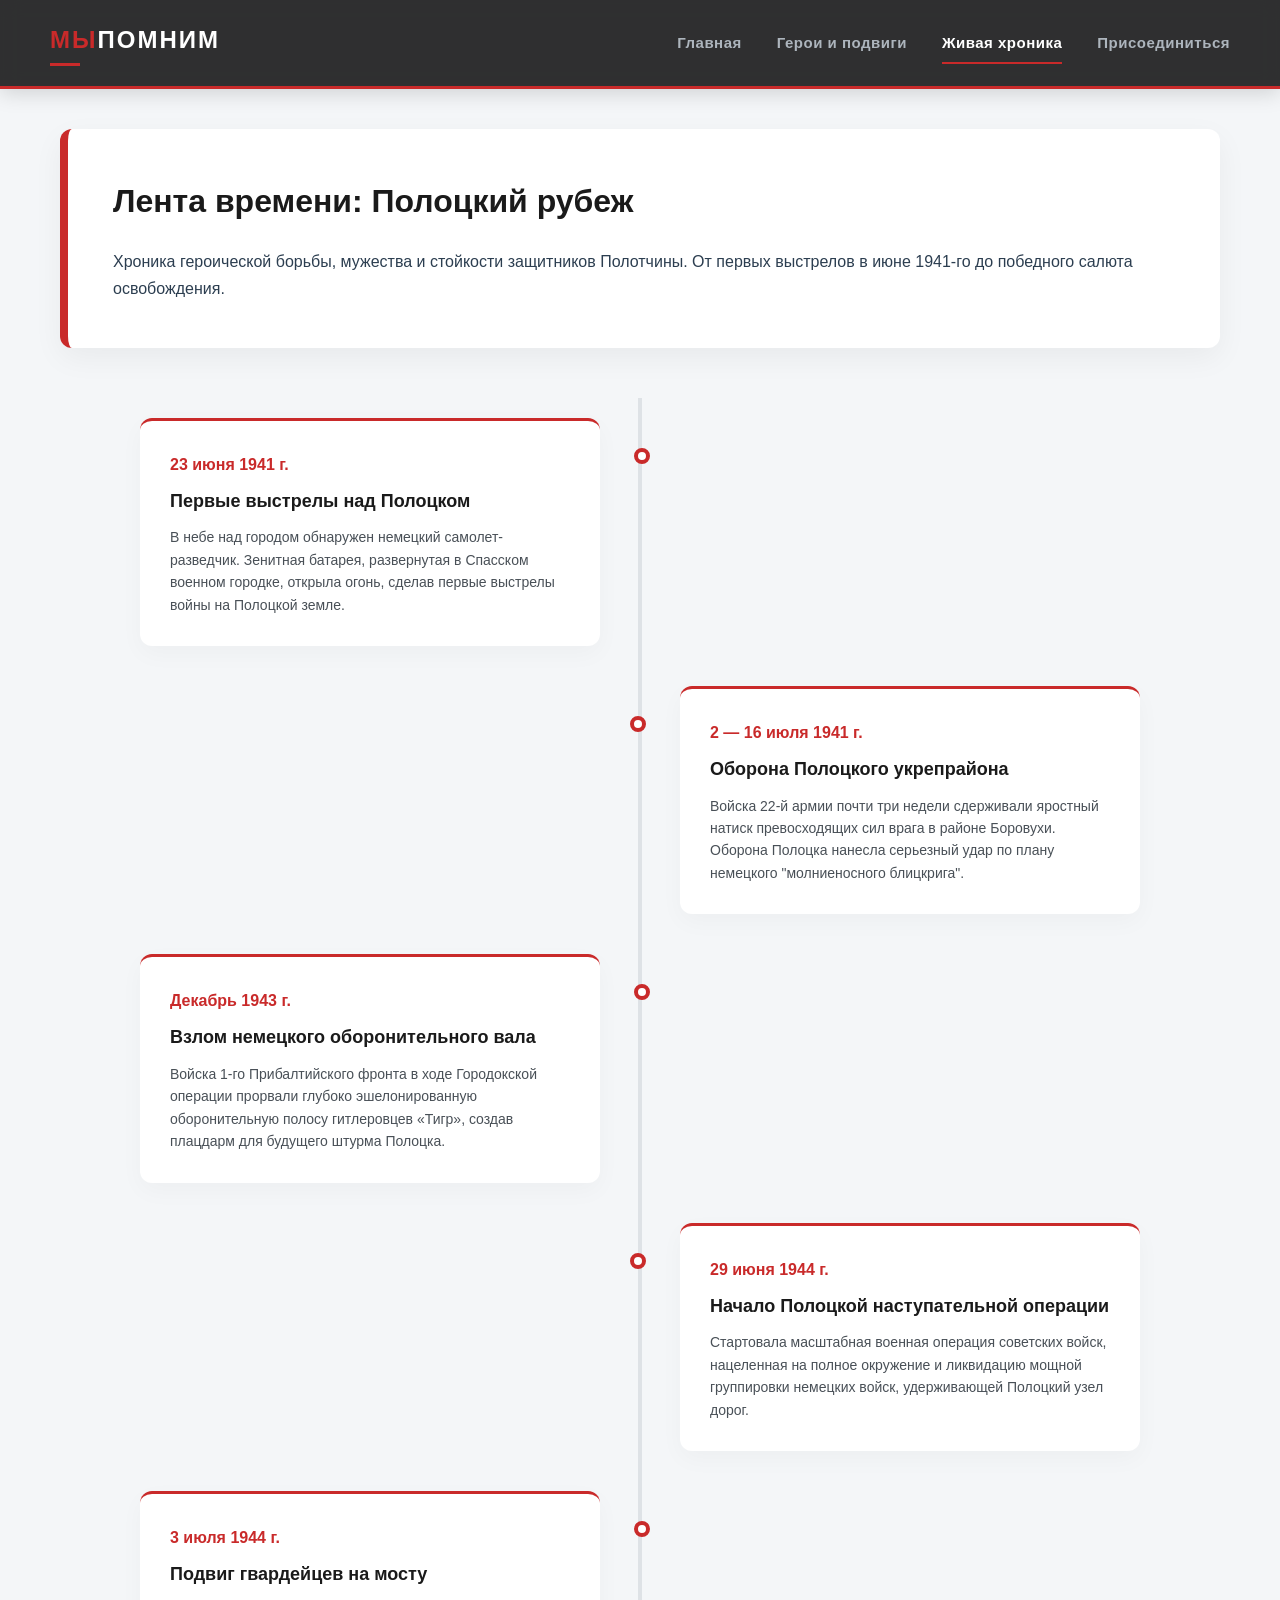
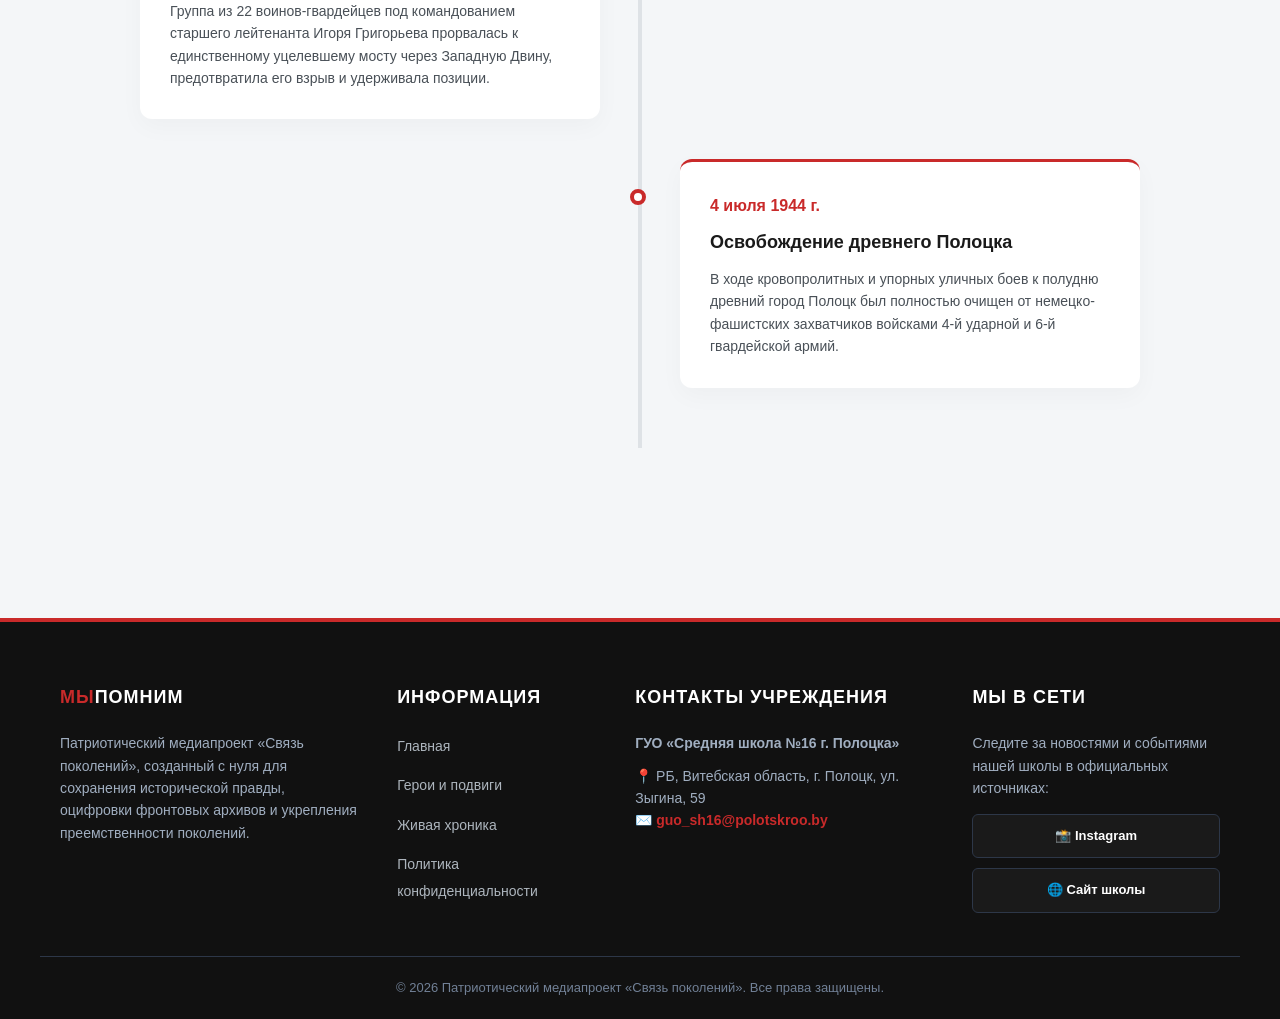
==== chronicle.html @ 63ce8926 "Add files via upload" ====
<!DOCTYPE html>
<html lang="ru">
<head>
    <meta charset="UTF-8">
    <meta name="viewport" content="width=device-width, initial-scale=1.0">
    <title>Живая хроника — Связь поколений</title>
    <link rel="stylesheet" href="style.css">
</head>
<body>

    <header class="main-header">
        <div class="logo"><span class="logo-accent">Мы</span>Помним</div>
        <nav class="nav-links">
            <a href="index.html" class="nav-item">Главная</a>
            <a href="heroes.html" class="nav-item">Герои и подвиги</a>
            <a href="chronicle.html" class="nav-item active">Живая хроника</a>
            <a href="contacts.html" class="nav-item">Присоединиться</a>
        </nav>
    </header>

    <main class="container">
        <!-- Блок-миссия страницы -->
        <section class="mission-block" style="border-left-color: #c92a2a;">
            <h2>Лента времени: Полоцкий рубеж</h2>
            <p>Хроника героической борьбы, мужества и стойкости защитников Полотчины. От первых выстрелов в июне 1941-го до победного салюта освобождения.</p>
        </section>

        <!-- ОБНОВЛЕННЫЙ ТАЙМЛАЙН С ИСТОРИЧЕСКИМИ ДАТАМИ ПОЛОЦКА -->
        <div class="timeline-container">
            <div class="timeline-line"></div> <!-- Центральная линия таймлайна -->

            <!-- Точка 1: Июнь 1941 -->
            <div class="timeline-item left-item">
                <div class="timeline-dot"></div>
                <div class="timeline-content">
                    <span class="timeline-date">23 июня 1941 г.</span>
                    <h4>Первые выстрелы над Полоцком</h4>
                    <p>В небе над городом обнаружен немецкий самолет-разведчик. Зенитная батарея, развернутая в Спасском военном городке, открыла огонь, сделав первые выстрелы войны на Полоцкой земле.</p>
                </div>
            </div>

            <!-- Точка 2: Июль 1941 -->
            <div class="timeline-item right-item">
                <div class="timeline-dot"></div>
                <div class="timeline-content">
                    <span class="timeline-date">2 — 16 июля 1941 г.</span>
                    <h4>Оборона Полоцкого укрепрайона</h4>
                    <p>Войска 22-й армии почти три недели сдерживали яростный натиск превосходящих сил врага в районе Боровухи. Оборона Полоцка нанесла серьезный удар по плану немецкого "молниеносного блицкрига".</p>
                </div>
            </div>

            <!-- Точка 3: Декабрь 1943 -->
            <div class="timeline-item left-item">
                <div class="timeline-dot"></div>
                <div class="timeline-content">
                    <span class="timeline-date">Декабрь 1943 г.</span>
                    <h4>Взлом немецкого оборонительного вала</h4>
                    <p>Войска 1-го Прибалтийского фронта в ходе Городокской операции прорвали глубоко эшелонированную оборонительную полосу гитлеровцев «Тигр», создав плацдарм для будущего штурма Полоцка.</p>
                </div>
            </div>

            <!-- Точка 4: Июнь 1944 -->
            <div class="timeline-item right-item">
                <div class="timeline-dot"></div>
                <div class="timeline-content">
                    <span class="timeline-date">29 июня 1944 г.</span>
                    <h4>Начало Полоцкой наступательной операции</h4>
                    <p>Стартовала масштабная военная операция советских войск, нацеленная на полное окружение и ликвидацию мощной группировки немецких войск, удерживающей Полоцкий узел дорог.</p>
                </div>
            </div>

            <!-- Точка 5: Июль 1944 -->
            <div class="timeline-item left-item">
                <div class="timeline-dot"></div>
                <div class="timeline-content">
                    <span class="timeline-date">3 июля 1944 г.</span>
                    <h4>Подвиг гвардейцев на мосту</h4>
                    <p>Группа из 22 воинов-гвардейцев под командованием старшего лейтенанта Игоря Григорьева прорвалась к единственному уцелевшему мосту через Западную Двину, предотвратила его взрыв и удерживала позиции.</p>
                </div>
            </div>

            <!-- Точка 6: 4 июля 1944 -->
            <div class="timeline-item right-item">
                <div class="timeline-dot"></div>
                <div class="timeline-content">
                    <span class="timeline-date">4 июля 1944 г.</span>
                    <h4>Освобождение древнего Полоцка</h4>
                    <p>В ходе кровопролитных и упорных уличных боев к полудню древний город Полоцк был полностью очищен от немецко-фашистских захватчиков войсками 4-й ударной и 6-й гвардейской армий.</p>
                </div>
            </div>
        </div>
    </main>

    <!-- Многоколоночный футер (Школьный) -->
    <footer class="main-footer">
        <div class="footer-container">
            <div class="footer-column about-project">
                <h4><span class="logo-accent">Мы</span>Помним</h4>
                <p class="footer-description">Патриотический медиапроект «Связь поколений», созданный с нуля для сохранения исторической правды, оцифровки фронтовых архивов и укрепления преемственности поколений.</p>
            </div>
            <div class="footer-column footer-nav">
                <h4>Информация</h4>
                <ul>
                    <li><a href="index.html">Главная</a></li>
                    <li><a href="heroes.html">Герои и подвиги</a></li>
                    <li><a href="chronicle.html">Живая хроника</a></li>
                    <li><a href="privacy.html">Политика конфиденциальности</a></li>
                </ul>
            </div>
            <div class="footer-column footer-contacts">
                <h4>Контакты учреждения</h4>
                <p class="school-name">ГУО «Средняя школа №16 г. Полоцка»</p>
                <p class="footer-address">📍 РБ, Витебская область, г. Полоцк, ул. Зыгина, 59</p>
                <p class="footer-email">✉️ <a href="mailto:guo_sh16@polotskroo.by">guo_sh16@polotskroo.by</a></p>
            </div>
            <div class="footer-column footer-social">
                <h4>Мы в сети</h4>
                <p>Следите за новостями и событиями нашей школы в официальных источниках:</p>
                <div class="social-links">
                    <a href="https://www.instagram.com/school_shestnadtsataya/" class="social-item instagram" target="_blank">📸 Instagram</a>
                    <a href="https://sch16.polotskroo.by/" class="social-item website" target="_blank">🌐 Сайт школы</a>
                </div>
            </div>
        </div>
        <div class="footer-bottom">
            <p>© 2026 Патриотический медиапроект «Связь поколений». Все права защищены.</p>
        </div>
    </footer>

    <script src="main.js"></script>
</body>
</html>
---- style.css ----
* {
    box-sizing: border-box;
    margin: 0;
    padding: 0;
    transition: all 0.3s cubic-bezier(0.25, 0.8, 0.25, 1);
}

body {
    font-family: -apple-system, BlinkMacSystemFont, "Segoe UI", Roboto, Helvetica, Arial, sans-serif;
    background-color: #f4f6f8;
    color: #2c3e50;
    line-height: 1.7;
    overflow-x: hidden;
}

.container {
    max-width: 1200px;
    margin: 0 auto;
    padding: 40px 20px;
}

/* Шапка сайта */
.main-header {
    background-color: rgba(26, 26, 26, 0.9);
    backdrop-filter: blur(10px);
    -webkit-backdrop-filter: blur(10px);
    display: flex;
    justify-content: space-between;
    align-items: center;
    padding: 20px 50px;
    position: sticky;
    top: 0;
    z-index: 1000;
    box-shadow: 0 4px 20px rgba(0, 0, 0, 0.15);
    border-bottom: 3px solid #c92a2a;
}

.logo {
    color: #ffffff;
    font-size: 24px;
    font-weight: 900;
    text-transform: uppercase;
    letter-spacing: 2px;
}

.logo-accent {
    color: #c92a2a;
}

.logo:after {
    content: '';
    display: block;
    width: 30px;
    height: 3px;
    background: #c92a2a;
    margin-top: 2px;
}

.nav-links {
    display: flex;
    gap: 35px;
}

.nav-item {
    color: #adb5bd;
    text-decoration: none;
    font-size: 15px;
    font-weight: 600;
    letter-spacing: 0.5px;
    position: relative;
    padding: 8px 0;
}

.nav-item::after {
    content: '';
    position: absolute;
    bottom: 0;
    left: 50%;
    width: 0;
    height: 2px;
    background-color: #c92a2a;
    transition: width 0.3s ease, left 0.3s ease;
}

.nav-item:hover::after, .nav-item.active::after {
    width: 100%;
    left: 0;
}

.nav-item:hover, .nav-item.active {
    color: #ffffff;
}

/* Локальный баннер */
.hero-section {
    background: radial-gradient(circle, rgba(0, 0, 0, 0.4) 0%, rgba(0, 0, 0, 0.85) 100%), 
                url('hero-bg.jpg') no-repeat center center/cover;
    height: 550px;
    display: flex;
    align-items: center;
    justify-content: center;
    text-align: center;
    color: #ffffff;
    padding: 0 20px;
    box-shadow: inset 0 -50px 100px rgba(0,0,0,0.5);
}

.hero-content h1 {
    font-size: 56px;
    font-weight: 800;
    margin-bottom: 20px;
    letter-spacing: 2px;
    text-shadow: 2px 4px 10px rgba(0, 0, 0, 0.5);
}

.hero-subtitle {
    font-size: 20px;
    color: #f1f3f5;
    margin-bottom: 35px;
    max-width: 700px;
    margin-left: auto;
    margin-right: auto;
    font-weight: 300;
    text-shadow: 1px 2px 5px rgba(0, 0, 0, 0.5);
}

.cta-button {
    background-color: #c92a2a;
    color: #ffffff;
    padding: 14px 35px;
    text-decoration: none;
    font-weight: 700;
    border-radius: 50px;
    text-transform: uppercase;
    font-size: 14px;
    letter-spacing: 1px;
    box-shadow: 0 4px 15px rgba(201, 42, 42, 0.4);
}

.cta-button:hover {
    background-color: #a61e1e;
    transform: translateY(-3px);
    box-shadow: 0 6px 20px rgba(201, 42, 42, 0.6);
}

/* Миссия */
.mission-block {
    background-color: #ffffff;
    padding: 45px;
    border-radius: 12px;
    box-shadow: 0 10px 30px rgba(0, 0, 0, 0.05);
    margin-bottom: 50px;
    border-left: 8px solid #c92a2a;
}

.mission-block h2 {
    font-size: 32px;
    margin-bottom: 20px;
    color: #1a1a1a;
    font-weight: 800;
}

/* Счётчик */
.counter-box {
    text-align: center;
    margin-bottom: 40px;
    background: #ffffff;
    padding: 30px;
    border-radius: 12px;
    box-shadow: 0 8px 25px rgba(0,0,0,0.03);
}

.counter-box h3 {
    font-size: 20px;
    color: #6c757d;
    text-transform: uppercase;
    letter-spacing: 1px;
}

#memory-counter {
    font-size: 48px;
    font-weight: 900;
    color: #c92a2a;
    margin: 10px 0;
}

/* Фронтовое письмо */
.letter-triangle {
    background-color: #fcf6e5;
    border: 1px solid #e1d3b0;
    padding: 40px;
    border-radius: 4px;
    box-shadow: 5px 5px 20px rgba(0,0,0,0.05);
    position: relative;
    margin-bottom: 50px;
}

.letter-triangle h3 {
    color: #8b2626;
    font-family: Georgia, serif;
    margin-bottom: 5px;
}

.letter-date {
    font-family: Georgia, serif;
    font-style: italic;
    color: #7f8c8d;
    margin-bottom: 20px;
}

.letter-text {
    font-family: Georgia, serif;
    font-size: 17px;
    line-height: 1.8;
    color: #34495e;
    padding-left: 20px;
    border-left: 3px double #e1d3b0;
}

/* Карточки */
.features-grid {
    display: flex;
    gap: 30px;
    flex-wrap: wrap;
}

.feature-card {
    background-color: #ffffff;
    flex: 1;
    min-width: 300px;
    padding: 35px;
    border-radius: 12px;
    box-shadow: 0 8px 25px rgba(0, 0, 0, 0.03);
    display: flex;
    flex-direction: column;
    overflow: hidden; 
    position: relative;
}

.feature-card:hover .card-img {
    transform: scale(1.06); 
    filter: brightness(0.9); 
}

.card-img {
    width: calc(100% + 70px);
    height: 220px;
    object-fit: cover;
    border-top-left-radius: 12px;
    border-top-right-radius: 12px;
    margin: -35px -35px 20px -35px;
    transition: transform 0.5s cubic-bezier(0.25, 0.8, 0.25, 1); 
}

.card-icon {
    font-size: 40px;
    margin-bottom: 20px;
}

.card-link {
    color: #c92a2a;
    text-decoration: none;
    font-weight: 700;
    margin-top: auto;
}

/* Таймлайн */
.timeline-container {
    position: relative;
    max-width: 1000px;
    margin: 50px auto;
    padding: 20px 0;
}

/* Центральная вертикальная линия */
.timeline-line {
    position: absolute;
    left: 50%;
    top: 0;
    bottom: 0;
    width: 4px;
    background: #dee2e6;
    transform: translateX(-50%);
    z-index: 1;
}

/* Элемент строки времени */
.timeline-item {
    position: relative;
    width: 50%; /* Занимает ровно половину ширины экрана */
    margin-bottom: 40px;
    z-index: 2;
}

/* Карточки, которые стоят СЛЕВА */
.left-item {
    left: 0;
    padding-right: 40px;
}

/* Карточки, которые стоят СПРАВА */
.right-item {
    left: 50%;
    padding-left: 40px;
}

/* Стиль внутренней карточки с историей */
.timeline-content {
    background-color: #ffffff;
    padding: 30px;
    border-radius: 12px;
    box-shadow: 0 8px 25px rgba(0, 0, 0, 0.03);
    border-top: 3px solid #c92a2a;
    transition: transform 0.3s ease, box-shadow 0.3s ease;
}

/* Эффект парения при наведении курсора на ПК */
.timeline-content:hover {
    transform: translateY(-5px);
    box-shadow: 0 12px 30px rgba(201, 42, 42, 0.08);
}

/* Стили заголовков и дат */
.timeline-date {
    display: inline-block;
    font-weight: 800;
    color: #c92a2a;
    font-size: 16px;
    margin-bottom: 8px;
}

.timeline-content h4 {
    font-size: 18px;
    color: #1a1a1a;
    margin-bottom: 10px;
    font-weight: 700;
}

.timeline-content p {
    font-size: 14px;
    color: #495057;
    line-height: 1.6;
}

/* Круглые светящиеся маркеры на линии */
.timeline-dot {
    position: absolute;
    top: 30px;
    width: 16px;
    height: 16px;
    background-color: #ffffff;
    border: 4px solid #c92a2a;
    border-radius: 50%;
    z-index: 3;
}

/* Позиционирование точек для левых и правых блоков */
.left-item .timeline-dot {
    right: -10px;
}

.right-item .timeline-dot {
    left: -10px;
}

/* ==========================================================================
   АДАПТИВНОСТЬ ДЛЯ МОБИЛЬНЫХ ЭКРАНОВ (Перестроение в один ряд)
   ========================================================================== */
@media (max-width: 768px) {
    .timeline-line {
        left: 20px;
    }
    .timeline-item {
        width: 100%;
        left: 0 !important;
        padding-left: 45px !important;
        padding-right: 0 !important;
    }
    .left-item .timeline-dot, .right-item .timeline-dot {
        left: 12px;
    }
}

/* Анкета */
.form-container {
    background-color: #ffffff;
    padding: 50px;
    border-radius: 16px;
    box-shadow: 0 15px 40px rgba(0, 0, 0, 0.05);
    max-width: 750px;
    margin: 40px auto;
}

.form-group {
    margin-bottom: 25px;
}

.form-group label {
    display: block;
    margin-bottom: 10px;
    font-weight: 700;
}

.form-group input, .form-group textarea {
    width: 100%;
    padding: 14px 18px;
    border: 2px solid #e9ecef;
    border-radius: 8px;
    background-color: #f8f9fa;
}

.form-group input:focus, .form-group textarea:focus {
    outline: none;
    border-color: #c92a2a;
    background-color: #ffffff;
}

.main-footer {
    background-color: #111111; /* Глубокий темный фон */
    color: #adb5bd;
    padding: 60px 0 20px 0;
    margin-top: 80px;
    border-top: 4px solid #c92a2a; /* Наша фирменная красная линия */
    font-family: -apple-system, BlinkMacSystemFont, "Segoe UI", Roboto, sans-serif;
}
.main-content-layout {
    display: grid;
    grid-template-columns: 2.3fr 1fr; /* Левая колонка шире сайдбара */
    gap: 35px;
    margin-top: 30px;
    align-items: start;
}

/* Корректируем отступы ваших старых секций, чтобы они не ломали сетку */
.main-content-layout .front-letter,
.main-content-layout .features-grid {
    margin-bottom: 30px;
}

/* Стилизация правой панели */
.sidebar-content {
    display: flex;
    flex-direction: column;
    gap: 25px;
}

.sidebar-widget {
    background-color: #ffffff;
    border-radius: 12px;
    padding: 25px;
    box-shadow: 0 8px 25px rgba(0, 0, 0, 0.03);
    border-top: 4px solid #c92a2a; /* Красная линия сверху виджета */
}

.widget-header {
    display: flex;
    align-items: center;
    gap: 10px;
    margin-bottom: 15px;
    border-bottom: 1px solid #e9ecef;
    padding-bottom: 10px;
}

.widget-header h4 {
    font-size: 15px;
    font-weight: 700;
    color: #1a1a1a;
    text-transform: uppercase;
    letter-spacing: 0.5px;
}

.widget-icon {
    font-size: 18px;
}

.history-date {
    font-weight: 800;
    color: #c92a2a;
    margin-bottom: 8px;
    font-size: 15px;
}

.widget-body p {
    font-size: 14px;
    color: #495057;
    line-height: 1.6;
}

.patriotic-quote {
    font-family: Georgia, serif;
    font-style: italic;
    color: #34495e;
    border-left: 3px solid #dee2e6;
    padding-left: 15px;
    margin: 0;
    font-size: 14px;
    line-height: 1.6;
}

.stats-list {
    list-style: none;
    padding: 0;
    margin: 0;
}

.stats-list li {
    font-size: 14px;
    color: #495057;
    padding: 8px 0;
    border-bottom: 1px dashed #e9ecef;
}

.stats-list li:last-child {
    border-bottom: none;
}

/* Адаптивный дизайн: на мобильных и планшетах все выстроится обратно в одну колонку */
@media (max-width: 992px) {
    .main-content-layout {
        grid-template-columns: 1fr;
    }
}
.footer-container {
    max-width: 1200px;
    margin: 0 auto;
    padding: 0 20px;
    display: grid;
    grid-template-columns: 1.2fr 0.8fr 1.2fr 1fr; 
    gap: 40px;
}

/* Заголовки колонок */
.footer-column h4 {
    color: #ffffff;
    font-size: 18px;
    font-weight: 700;
    margin-bottom: 20px;
    text-transform: uppercase;
    letter-spacing: 1px;
}

/* Тексты в колонках */
.footer-description, .footer-column p {
    font-size: 14px;
    line-height: 1.6;
    color: #a0aec0;
}

.school-name {
    font-weight: 600;
    color: #ffffff;
    margin-bottom: 10px;
}

/* Меню информации (ссылки) */
.footer-nav ul {
    list-style: none;
    padding: 0;
    margin: 0;
}

.footer-nav ul li {
    margin-bottom: 12px;
}

.footer-nav ul li a {
    color: #adb5bd;
    text-decoration: none;
    font-size: 14px;
    transition: color 0.2s ease;
}

.footer-nav ul li a:hover {
    color: #ffffff;
    text-decoration: underline;
}

/* Почта школы */
.footer-contacts a {
    color: #c92a2a;
    text-decoration: none;
    font-weight: 600;
}

.footer-contacts a:hover {
    text-decoration: underline;
}

/* Кнопки соцсетей школы */
.social-links {
    display: flex;
    flex-direction: column;
    gap: 10px;
    margin-top: 15px;
}

.social-item {
    display: inline-block;
    padding: 10px 15px;
    background-color: #1a1a1a;
    color: #ffffff;
    text-decoration: none;
    font-size: 13px;
    font-weight: 600;
    border-radius: 6px;
    border: 1px solid #2d3748;
    transition: all 0.3s ease;
    text-align: center;
}

.social-item:hover {
    background-color: #c92a2a;
    border-color: #c92a2a;
    transform: translateY(-2px);
}

/* Нижняя строчка с копирайтом (вернули ваше центрирование) */
.footer-bottom {
    max-width: 1200px;
    margin: 40px auto 0 auto;
    padding: 20px 20px 0 20px;
    border-top: 1px solid #2d3748;
    text-align: center; /* Центрирование текста, как в старом футере */
    font-size: 13px;
    color: #718096;
}

/* Адаптивность для планшетов и телефонов */
@media (max-width: 992px) {
    .footer-container {
        grid-template-columns: 1fr 1fr;
    }
}

@media (max-width: 576px) {
    .footer-container {
        grid-template-columns: 1fr;
        gap: 30px;
    }
}
.archive-controls {
    display: flex;
    flex-direction: column;
    gap: 20px;
    margin-bottom: 40px;
    background-color: #ffffff;
    padding: 25px;
    border-radius: 12px;
    box-shadow: 0 8px 25px rgba(0, 0, 0, 0.03);
}

/* Строка поиска */
#hero-search {
    width: 100%;
    padding: 14px 20px;
    border: 2px solid #e9ecef;
    border-radius: 8px;
    font-size: 15px;
    background-color: #f8f9fa;
    transition: all 0.3s ease;
}

#hero-search:focus {
    outline: none;
    border-color: #c92a2a;
    background-color: #ffffff;
    box-shadow: 0 4px 12px rgba(201, 42, 42, 0.05);
}

/* Группа кнопок */
.filter-buttons {
    display: flex;
    gap: 12px;
    flex-wrap: wrap;
}

/* Стили кнопок-фильтров */
.filter-btn {
    background-color: #f1f3f5;
    color: #495057;
    border: none;
    padding: 10px 20px;
    border-radius: 6px;
    font-weight: 600;
    font-size: 14px;
    cursor: pointer;
    transition: all 0.2s ease;
}

.filter-btn:hover {
    background-color: #e9ecef;
    color: #1a1a1a;
}

.filter-btn.active {
    background-color: #c92a2a;
    color: #ffffff;
    box-shadow: 0 4px 10px rgba(201, 42, 42, 0.2);
}

/* Плавное исчезновение неотфильтрованных карточек */
.feature-card.hide {
    display: none !important;
}

/* Настройка сетки для аккуратного размещения 3-х карточек в ряд на ПК */
#heroes-grid {
    display: grid;
    grid-template-columns: repeat(auto-fill, minmax(320px, 1fr));
    gap: 30px;
}
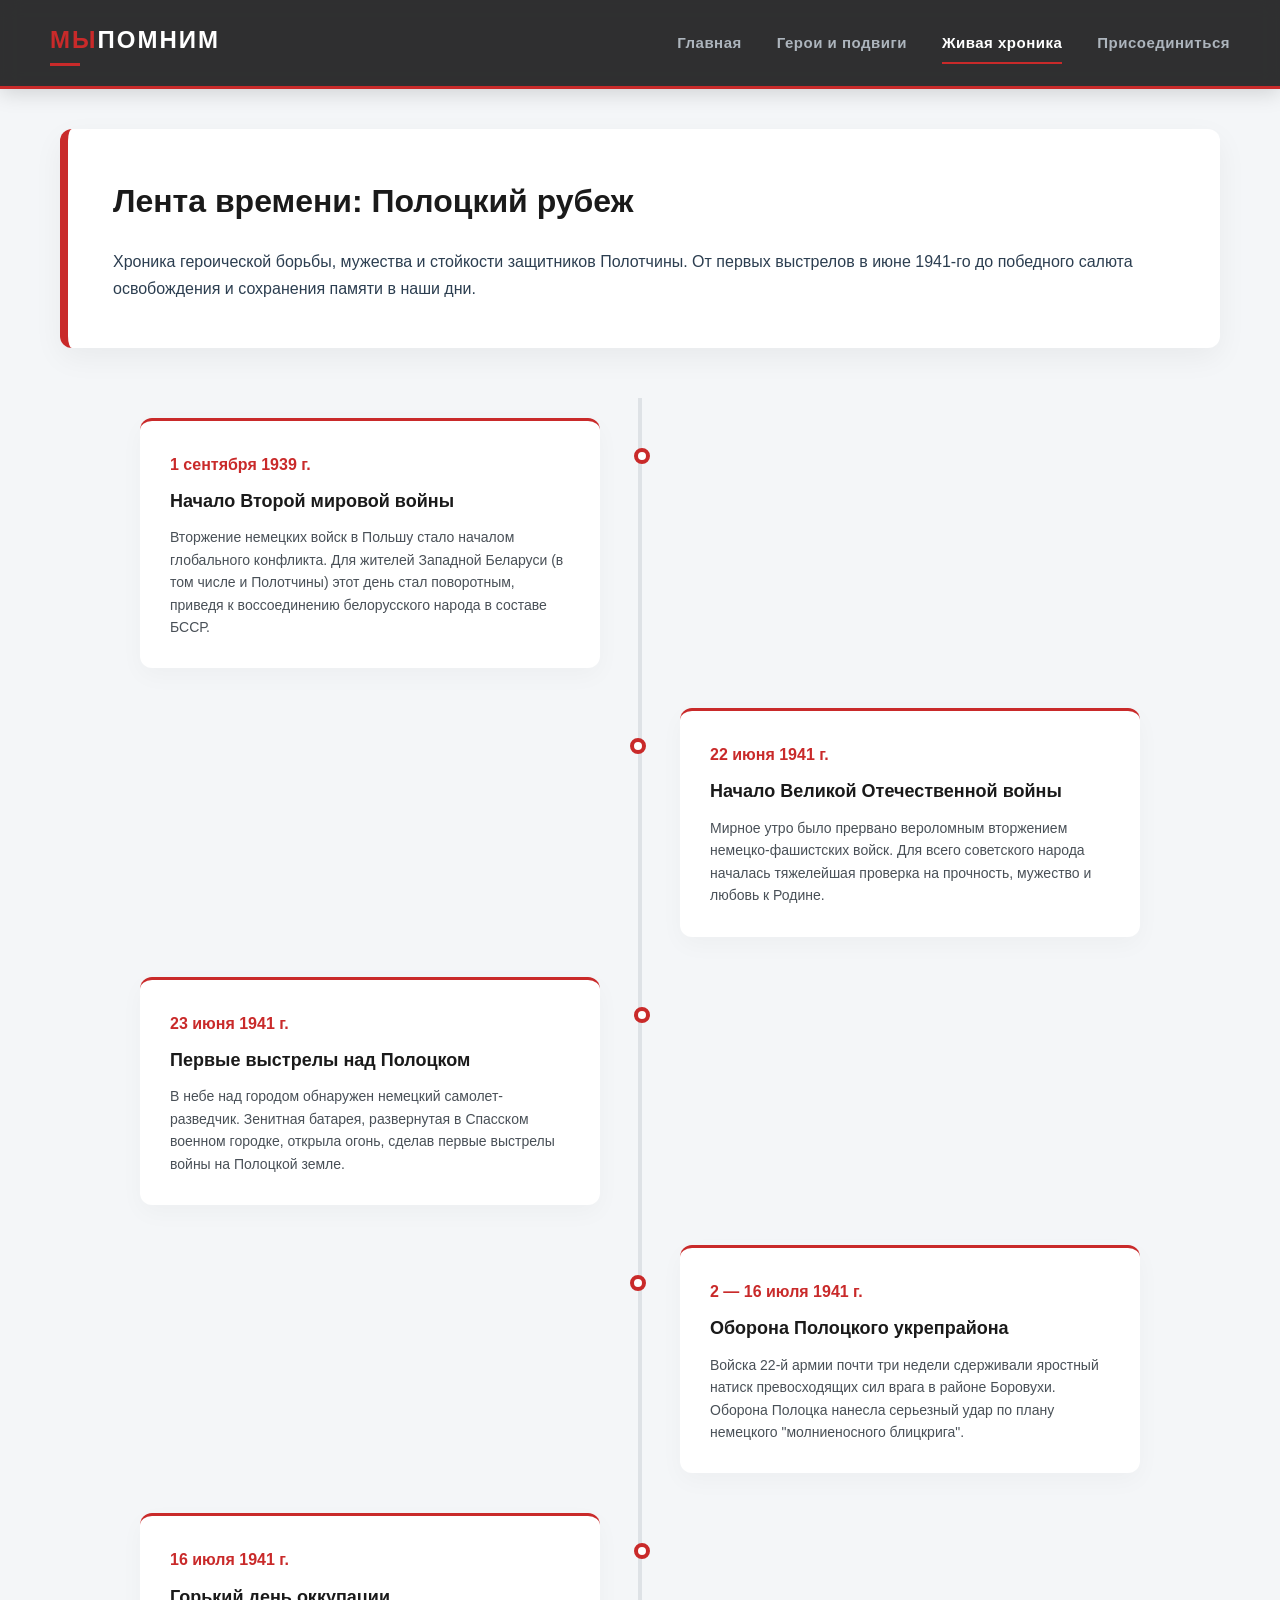
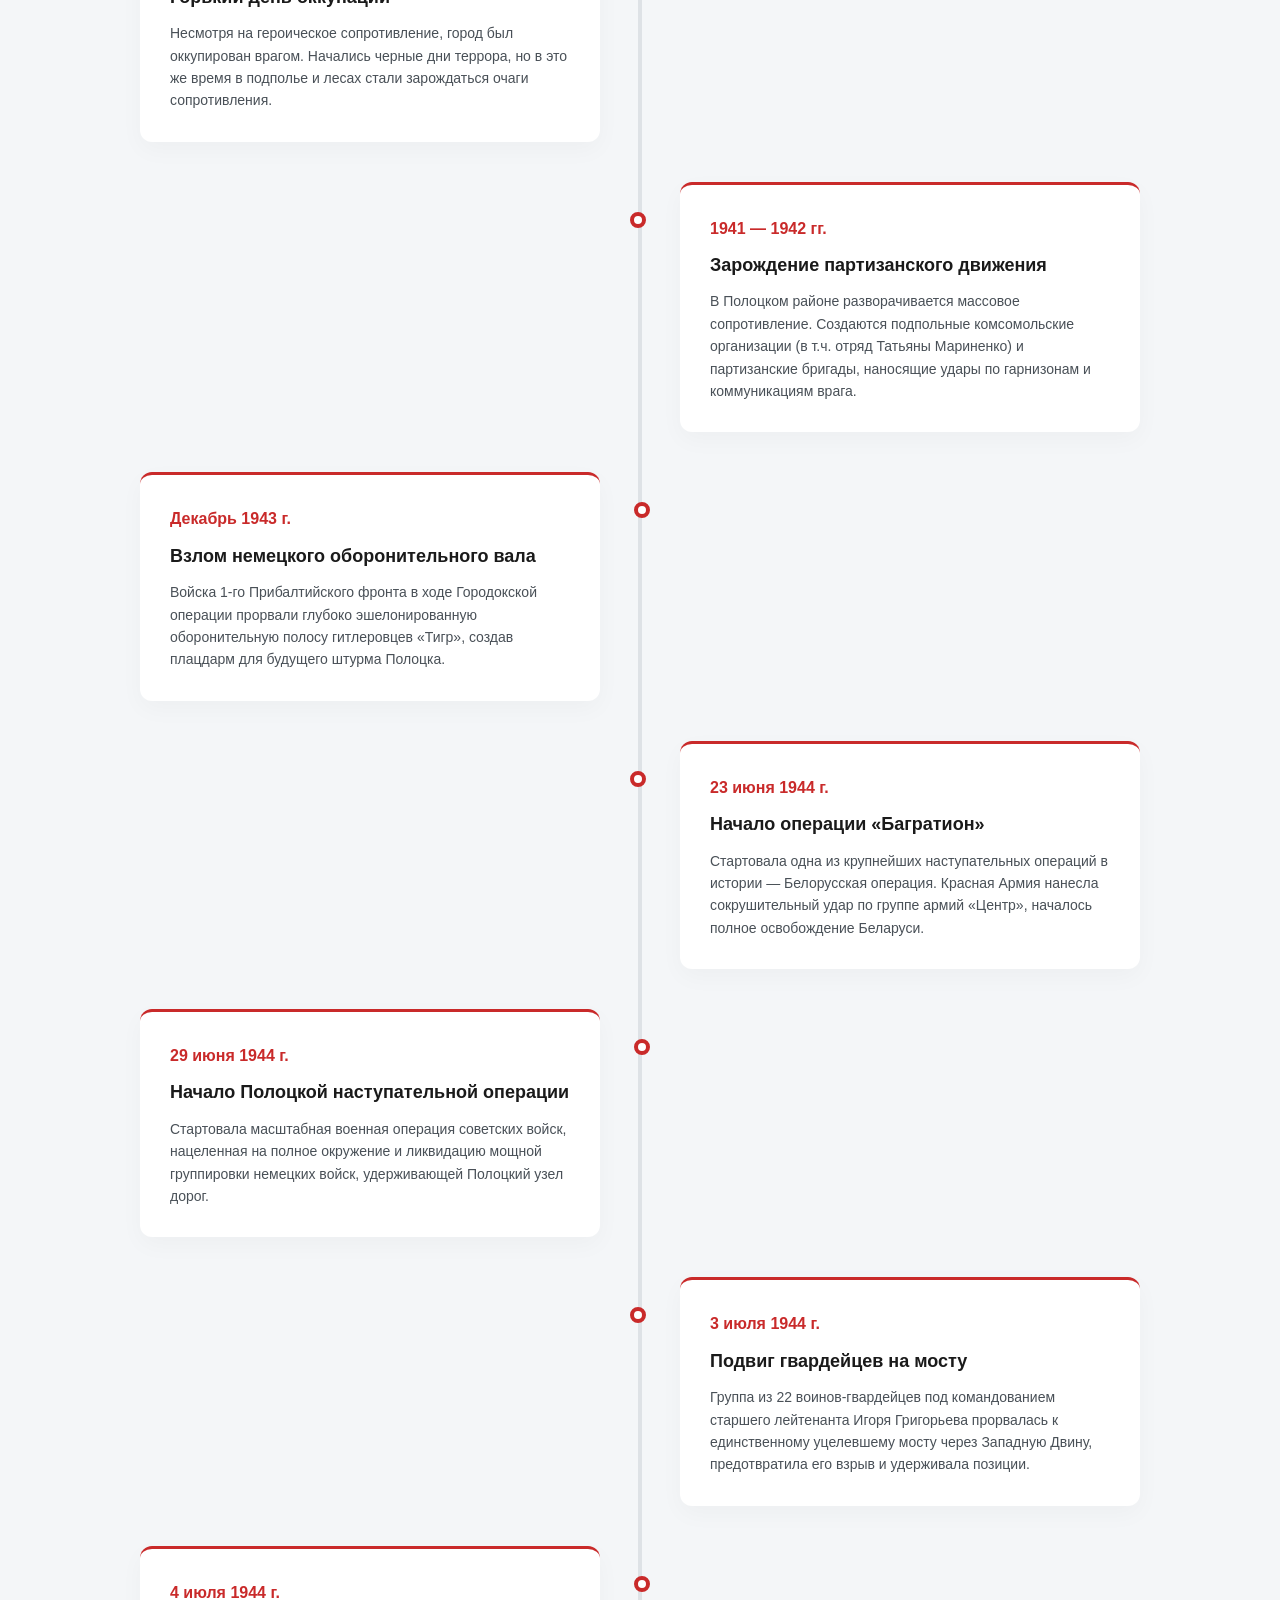
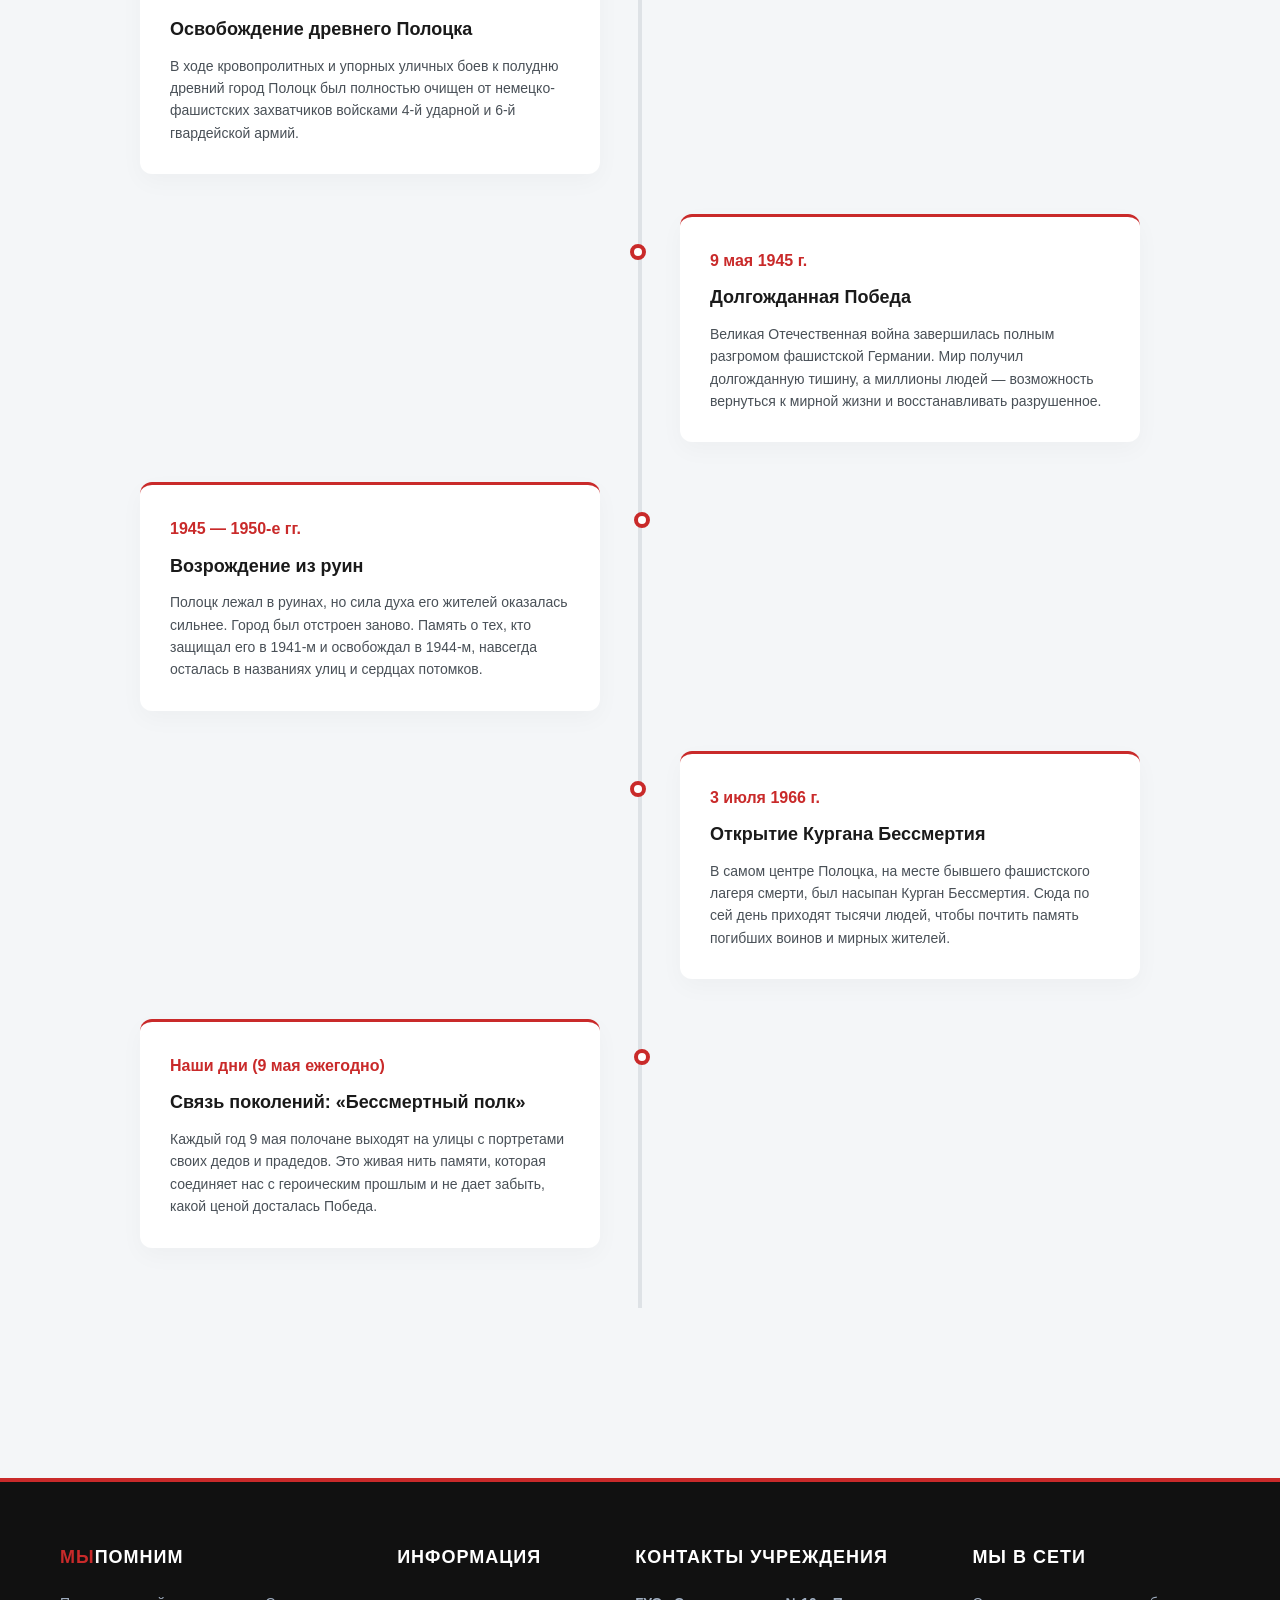
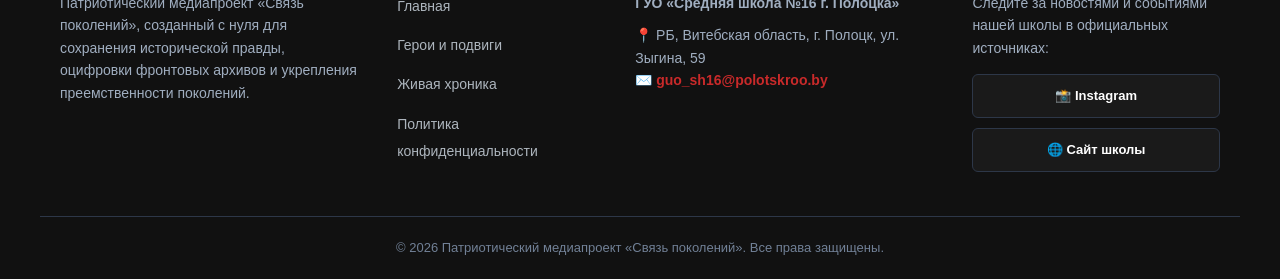
==== commit 42f56489: "Update chronicle.html" ====
--- a/chronicle.html
+++ b/chronicle.html
@@ -19,17 +19,33 @@
     </header>
 
     <main class="container">
-        <!-- Блок-миссия страницы -->
+        
         <section class="mission-block" style="border-left-color: #c92a2a;">
             <h2>Лента времени: Полоцкий рубеж</h2>
-            <p>Хроника героической борьбы, мужества и стойкости защитников Полотчины. От первых выстрелов в июне 1941-го до победного салюта освобождения.</p>
+            <p>Хроника героической борьбы, мужества и стойкости защитников Полотчины. От первых выстрелов в июне 1941-го до победного салюта освобождения и сохранения памяти в наши дни.</p>
         </section>
 
-        <!-- ОБНОВЛЕННЫЙ ТАЙМЛАЙН С ИСТОРИЧЕСКИМИ ДАТАМИ ПОЛОЦКА -->
         <div class="timeline-container">
-            <div class="timeline-line"></div> <!-- Центральная линия таймлайна -->
-
-            <!-- Точка 1: Июнь 1941 -->
+            <div class="timeline-line"></div> 
+
+            <div class="timeline-item left-item">
+                <div class="timeline-dot"></div>
+                <div class="timeline-content">
+                    <span class="timeline-date">1 сентября 1939 г.</span>
+                    <h4>Начало Второй мировой войны</h4>
+                    <p>Вторжение немецких войск в Польшу стало началом глобального конфликта. Для жителей Западной Беларуси (в том числе и Полотчины) этот день стал поворотным, приведя к воссоединению белорусского народа в составе БССР.</p>
+                </div>
+            </div>
+
+            <div class="timeline-item right-item">
+                <div class="timeline-dot"></div>
+                <div class="timeline-content">
+                    <span class="timeline-date">22 июня 1941 г.</span>
+                    <h4>Начало Великой Отечественной войны</h4>
+                    <p>Мирное утро было прервано вероломным вторжением немецко-фашистских войск. Для всего советского народа началась тяжелейшая проверка на прочность, мужество и любовь к Родине.</p>
+                </div>
+            </div>
+
             <div class="timeline-item left-item">
                 <div class="timeline-dot"></div>
                 <div class="timeline-content">
@@ -39,7 +55,6 @@
                 </div>
             </div>
 
-            <!-- Точка 2: Июль 1941 -->
             <div class="timeline-item right-item">
                 <div class="timeline-dot"></div>
                 <div class="timeline-content">
@@ -49,7 +64,24 @@
                 </div>
             </div>
 
-            <!-- Точка 3: Декабрь 1943 -->
+            <div class="timeline-item left-item">
+                <div class="timeline-dot"></div>
+                <div class="timeline-content">
+                    <span class="timeline-date">16 июля 1941 г.</span>
+                    <h4>Горький день оккупации</h4>
+                    <p>Несмотря на героическое сопротивление, город был оккупирован врагом. Начались черные дни террора, но в это же время в подполье и лесах стали зарождаться очаги сопротивления.</p>
+                </div>
+            </div>
+
+            <div class="timeline-item right-item">
+                <div class="timeline-dot"></div>
+                <div class="timeline-content">
+                    <span class="timeline-date">1941 — 1942 гг.</span>
+                    <h4>Зарождение партизанского движения</h4>
+                    <p>В Полоцком районе разворачивается массовое сопротивление. Создаются подпольные комсомольские организации (в т.ч. отряд Татьяны Мариненко) и партизанские бригады, наносящие удары по гарнизонам и коммуникациям врага.</p>
+                </div>
+            </div>
+
             <div class="timeline-item left-item">
                 <div class="timeline-dot"></div>
                 <div class="timeline-content">
@@ -59,8 +91,16 @@
                 </div>
             </div>
 
-            <!-- Точка 4: Июнь 1944 -->
-            <div class="timeline-item right-item">
+            <div class="timeline-item right-item">
+                <div class="timeline-dot"></div>
+                <div class="timeline-content">
+                    <span class="timeline-date">23 июня 1944 г.</span>
+                    <h4>Начало операции «Багратион»</h4>
+                    <p>Стартовала одна из крупнейших наступательных операций в истории — Белорусская операция. Красная Армия нанесла сокрушительный удар по группе армий «Центр», началось полное освобождение Беларуси.</p>
+                </div>
+            </div>
+
+            <div class="timeline-item left-item">
                 <div class="timeline-dot"></div>
                 <div class="timeline-content">
                     <span class="timeline-date">29 июня 1944 г.</span>
@@ -69,8 +109,7 @@
                 </div>
             </div>
 
-            <!-- Точка 5: Июль 1944 -->
-            <div class="timeline-item left-item">
+            <div class="timeline-item right-item">
                 <div class="timeline-dot"></div>
                 <div class="timeline-content">
                     <span class="timeline-date">3 июля 1944 г.</span>
@@ -79,8 +118,7 @@
                 </div>
             </div>
 
-            <!-- Точка 6: 4 июля 1944 -->
-            <div class="timeline-item right-item">
+            <div class="timeline-item left-item">
                 <div class="timeline-dot"></div>
                 <div class="timeline-content">
                     <span class="timeline-date">4 июля 1944 г.</span>
@@ -88,16 +126,56 @@
                     <p>В ходе кровопролитных и упорных уличных боев к полудню древний город Полоцк был полностью очищен от немецко-фашистских захватчиков войсками 4-й ударной и 6-й гвардейской армий.</p>
                 </div>
             </div>
+
+            <div class="timeline-item right-item">
+                <div class="timeline-dot"></div>
+                <div class="timeline-content">
+                    <span class="timeline-date">9 мая 1945 г.</span>
+                    <h4>Долгожданная Победа</h4>
+                    <p>Великая Отечественная война завершилась полным разгромом фашистской Германии. Мир получил долгожданную тишину, а миллионы людей — возможность вернуться к мирной жизни и восстанавливать разрушенное.</p>
+                </div>
+            </div>
+
+            <div class="timeline-item left-item">
+                <div class="timeline-dot"></div>
+                <div class="timeline-content">
+                    <span class="timeline-date">1945 — 1950-е гг.</span>
+                    <h4>Возрождение из руин</h4>
+                    <p>Полоцк лежал в руинах, но сила духа его жителей оказалась сильнее. Город был отстроен заново. Память о тех, кто защищал его в 1941-м и освобождал в 1944-м, навсегда осталась в названиях улиц и сердцах потомков.</p>
+                </div>
+            </div>
+
+            <div class="timeline-item right-item">
+                <div class="timeline-dot"></div>
+                <div class="timeline-content">
+                    <span class="timeline-date">3 июля 1966 г.</span>
+                    <h4>Открытие Кургана Бессмертия</h4>
+                    <p>В самом центре Полоцка, на месте бывшего фашистского лагеря смерти, был насыпан Курган Бессмертия. Сюда по сей день приходят тысячи людей, чтобы почтить память погибших воинов и мирных жителей.</p>
+                </div>
+            </div>
+
+            <div class="timeline-item left-item">
+                <div class="timeline-dot"></div>
+                <div class="timeline-content">
+                    <span class="timeline-date">Наши дни (9 мая ежегодно)</span>
+                    <h4>Связь поколений: «Бессмертный полк»</h4>
+                    <p>Каждый год 9 мая полочане выходят на улицы с портретами своих дедов и прадедов. Это живая нить памяти, которая соединяет нас с героическим прошлым и не дает забыть, какой ценой досталась Победа.</p>
+                </div>
+            </div>
+            
         </div>
     </main>
 
-    <!-- Многоколоночный футер (Школьный) -->
     <footer class="main-footer">
         <div class="footer-container">
+            
             <div class="footer-column about-project">
                 <h4><span class="logo-accent">Мы</span>Помним</h4>
-                <p class="footer-description">Патриотический медиапроект «Связь поколений», созданный с нуля для сохранения исторической правды, оцифровки фронтовых архивов и укрепления преемственности поколений.</p>
-            </div>
+                <p class="footer-description">
+                    Патриотический медиапроект «Связь поколений», созданный с нуля для сохранения исторической правды, оцифровки фронтовых архивов и укрепления преемственности поколений.
+                </p>
+            </div>
+    
             <div class="footer-column footer-nav">
                 <h4>Информация</h4>
                 <ul>
@@ -107,21 +185,25 @@
                     <li><a href="privacy.html">Политика конфиденциальности</a></li>
                 </ul>
             </div>
+    
             <div class="footer-column footer-contacts">
                 <h4>Контакты учреждения</h4>
                 <p class="school-name">ГУО «Средняя школа №16 г. Полоцка»</p>
                 <p class="footer-address">📍 РБ, Витебская область, г. Полоцк, ул. Зыгина, 59</p>
                 <p class="footer-email">✉️ <a href="mailto:guo_sh16@polotskroo.by">guo_sh16@polotskroo.by</a></p>
             </div>
+    
             <div class="footer-column footer-social">
                 <h4>Мы в сети</h4>
                 <p>Следите за новостями и событиями нашей школы в официальных источниках:</p>
                 <div class="social-links">
-                    <a href="https://www.instagram.com/school_shestnadtsataya/" class="social-item instagram" target="_blank">📸 Instagram</a>
-                    <a href="https://sch16.polotskroo.by/" class="social-item website" target="_blank">🌐 Сайт школы</a>
-                </div>
-            </div>
+                    <a href="https://www.instagram.com/school_shestnadtsataya/" class="social-item instagram" target="_blank" title="Instagram школы">📸 Instagram</a>
+                    <a href="https://sch16.polotskroo.by/" class="social-item website" target="_blank" title="Сайт школы">🌐 Сайт школы</a>
+                </div>
+            </div>
+    
         </div>
+    
         <div class="footer-bottom">
             <p>© 2026 Патриотический медиапроект «Связь поколений». Все права защищены.</p>
         </div>
--- a/style.css
+++ b/style.css
@@ -91,7 +91,7 @@
     color: #ffffff;
 }
 
-/* Локальный баннер */
+
 .hero-section {
     background: radial-gradient(circle, rgba(0, 0, 0, 0.4) 0%, rgba(0, 0, 0, 0.85) 100%), 
                 url('hero-bg.jpg') no-repeat center center/cover;
@@ -143,7 +143,7 @@
     box-shadow: 0 6px 20px rgba(201, 42, 42, 0.6);
 }
 
-/* Миссия */
+
 .mission-block {
     background-color: #ffffff;
     padding: 45px;
@@ -160,7 +160,7 @@
     font-weight: 800;
 }
 
-/* Счётчик */
+
 .counter-box {
     text-align: center;
     margin-bottom: 40px;
@@ -184,7 +184,7 @@
     margin: 10px 0;
 }
 
-/* Фронтовое письмо */
+
 .letter-triangle {
     background-color: #fcf6e5;
     border: 1px solid #e1d3b0;
@@ -217,7 +217,7 @@
     border-left: 3px double #e1d3b0;
 }
 
-/* Карточки */
+
 .features-grid {
     display: flex;
     gap: 30px;
@@ -272,7 +272,7 @@
     padding: 20px 0;
 }
 
-/* Центральная вертикальная линия */
+
 .timeline-line {
     position: absolute;
     left: 50%;
@@ -284,7 +284,7 @@
     z-index: 1;
 }
 
-/* Элемент строки времени */
+
 .timeline-item {
     position: relative;
     width: 50%; /* Занимает ровно половину ширины экрана */
@@ -292,19 +292,19 @@
     z-index: 2;
 }
 
-/* Карточки, которые стоят СЛЕВА */
+
 .left-item {
     left: 0;
     padding-right: 40px;
 }
 
-/* Карточки, которые стоят СПРАВА */
+
 .right-item {
     left: 50%;
     padding-left: 40px;
 }
 
-/* Стиль внутренней карточки с историей */
+
 .timeline-content {
     background-color: #ffffff;
     padding: 30px;
@@ -314,13 +314,13 @@
     transition: transform 0.3s ease, box-shadow 0.3s ease;
 }
 
-/* Эффект парения при наведении курсора на ПК */
+
 .timeline-content:hover {
     transform: translateY(-5px);
     box-shadow: 0 12px 30px rgba(201, 42, 42, 0.08);
 }
 
-/* Стили заголовков и дат */
+
 .timeline-date {
     display: inline-block;
     font-weight: 800;
@@ -342,7 +342,7 @@
     line-height: 1.6;
 }
 
-/* Круглые светящиеся маркеры на линии */
+
 .timeline-dot {
     position: absolute;
     top: 30px;
@@ -354,7 +354,7 @@
     z-index: 3;
 }
 
-/* Позиционирование точек для левых и правых блоков */
+
 .left-item .timeline-dot {
     right: -10px;
 }
@@ -363,9 +363,7 @@
     left: -10px;
 }
 
-/* ==========================================================================
-   АДАПТИВНОСТЬ ДЛЯ МОБИЛЬНЫХ ЭКРАНОВ (Перестроение в один ряд)
-   ========================================================================== */
+
 @media (max-width: 768px) {
     .timeline-line {
         left: 20px;
@@ -381,7 +379,7 @@
     }
 }
 
-/* Анкета */
+
 .form-container {
     background-color: #ffffff;
     padding: 50px;
@@ -416,28 +414,28 @@
 }
 
 .main-footer {
-    background-color: #111111; /* Глубокий темный фон */
+    background-color: #111111;
     color: #adb5bd;
     padding: 60px 0 20px 0;
     margin-top: 80px;
-    border-top: 4px solid #c92a2a; /* Наша фирменная красная линия */
+    border-top: 4px solid #c92a2a; 
     font-family: -apple-system, BlinkMacSystemFont, "Segoe UI", Roboto, sans-serif;
 }
 .main-content-layout {
     display: grid;
-    grid-template-columns: 2.3fr 1fr; /* Левая колонка шире сайдбара */
+    grid-template-columns: 2.3fr 1fr; 
     gap: 35px;
     margin-top: 30px;
     align-items: start;
 }
 
-/* Корректируем отступы ваших старых секций, чтобы они не ломали сетку */
+
 .main-content-layout .front-letter,
 .main-content-layout .features-grid {
     margin-bottom: 30px;
 }
 
-/* Стилизация правой панели */
+
 .sidebar-content {
     display: flex;
     flex-direction: column;
@@ -449,7 +447,7 @@
     border-radius: 12px;
     padding: 25px;
     box-shadow: 0 8px 25px rgba(0, 0, 0, 0.03);
-    border-top: 4px solid #c92a2a; /* Красная линия сверху виджета */
+    border-top: 4px solid #c92a2a; 
 }
 
 .widget-header {
@@ -514,7 +512,7 @@
     border-bottom: none;
 }
 
-/* Адаптивный дизайн: на мобильных и планшетах все выстроится обратно в одну колонку */
+
 @media (max-width: 992px) {
     .main-content-layout {
         grid-template-columns: 1fr;
@@ -529,7 +527,7 @@
     gap: 40px;
 }
 
-/* Заголовки колонок */
+
 .footer-column h4 {
     color: #ffffff;
     font-size: 18px;
@@ -539,7 +537,7 @@
     letter-spacing: 1px;
 }
 
-/* Тексты в колонках */
+
 .footer-description, .footer-column p {
     font-size: 14px;
     line-height: 1.6;
@@ -552,7 +550,7 @@
     margin-bottom: 10px;
 }
 
-/* Меню информации (ссылки) */
+
 .footer-nav ul {
     list-style: none;
     padding: 0;
@@ -586,7 +584,7 @@
     text-decoration: underline;
 }
 
-/* Кнопки соцсетей школы */
+
 .social-links {
     display: flex;
     flex-direction: column;
@@ -614,18 +612,18 @@
     transform: translateY(-2px);
 }
 
-/* Нижняя строчка с копирайтом (вернули ваше центрирование) */
+
 .footer-bottom {
     max-width: 1200px;
     margin: 40px auto 0 auto;
     padding: 20px 20px 0 20px;
     border-top: 1px solid #2d3748;
-    text-align: center; /* Центрирование текста, как в старом футере */
+    text-align: center; 
     font-size: 13px;
     color: #718096;
 }
 
-/* Адаптивность для планшетов и телефонов */
+
 @media (max-width: 992px) {
     .footer-container {
         grid-template-columns: 1fr 1fr;
@@ -649,7 +647,7 @@
     box-shadow: 0 8px 25px rgba(0, 0, 0, 0.03);
 }
 
-/* Строка поиска */
+
 #hero-search {
     width: 100%;
     padding: 14px 20px;
@@ -667,14 +665,14 @@
     box-shadow: 0 4px 12px rgba(201, 42, 42, 0.05);
 }
 
-/* Группа кнопок */
+
 .filter-buttons {
     display: flex;
     gap: 12px;
     flex-wrap: wrap;
 }
 
-/* Стили кнопок-фильтров */
+
 .filter-btn {
     background-color: #f1f3f5;
     color: #495057;
@@ -698,14 +696,123 @@
     box-shadow: 0 4px 10px rgba(201, 42, 42, 0.2);
 }
 
-/* Плавное исчезновение неотфильтрованных карточек */
+
 .feature-card.hide {
     display: none !important;
 }
 
-/* Настройка сетки для аккуратного размещения 3-х карточек в ряд на ПК */
+
 #heroes-grid {
     display: grid;
     grid-template-columns: repeat(auto-fill, minmax(320px, 1fr));
     gap: 30px;
-}+}
+.status-message {
+    margin-top: 20px;
+    font-size: 15px;
+    font-weight: 700;
+    text-align: center;
+    padding: 15px;
+    border-radius: 8px;
+    border-left: 5px solid transparent;
+    background-color: #ffffff;
+    box-shadow: 0 4px 15px rgba(0, 0, 0, 0.02);
+}
+.status-success {
+    color: #2b8a3e;
+    background-color: #ebfbee;
+    border-left-color: #2b8a3e;
+}
+
+.status-error {
+    color: #c92a2a;
+    background-color: #fff5f5;
+    border-left-color: #c92a2a;
+}
+#heroes-grid .feature-card {
+    padding: 0;
+    transition: transform 0.3s ease, box-shadow 0.3s ease;
+    display: flex;
+    flex-direction: column;
+    height: 100%;
+}
+
+#heroes-grid .feature-card:hover {
+    transform: translateY(-8px);
+    box-shadow: 0 15px 35px rgba(0, 0, 0, 0.1);
+}
+
+.card-image-wrapper {
+    position: relative;
+    width: 100%;
+    height: 320px; /* Увеличили высоту фото (было 260px) */
+    overflow: hidden;
+    background-color: #e9ecef;
+    /* Добавляем красивую иконку на случай, если фото нет */
+    background-image: url("data:image/svg+xml,%3Csvg xmlns='http://www.w3.org/2000/svg' viewBox='0 0 24 24' fill='%23adb5bd'%3E%3Cpath d='M19 3H5c-1.1 0-2 .9-2 2v14c0 1.1.9 2 2 2h14c1.1 0 2-.9 2-2V5c0-1.1-.9-2-2-2zm0 16H5V5h14v14zm-5.04-6.71l-2.75 3.54-1.96-2.36L6.5 17h11l-3.54-4.71z'/%3E%3C/svg%3E");
+    background-repeat: no-repeat;
+    background-position: center;
+    background-size: 60px;
+}
+
+.card-image-wrapper img {
+    position: relative;
+    z-index: 2; /* Картинка перекрывает фоновую иконку */
+    width: 100%;
+    height: 100%;
+    object-fit: cover;
+    object-position: top center;
+    transition: transform 0.5s ease;
+    color: transparent; /* Скрывает текст ошибки, если фото не загрузилось */
+}
+
+#heroes-grid .feature-card:hover .card-image-wrapper img {
+    transform: scale(1.06);
+}
+
+.card-icon-badge {
+    position: absolute;
+    bottom: 15px;
+    right: 15px;
+    background: rgba(255, 255, 255, 0.95);
+    width: 45px;
+    height: 45px;
+    border-radius: 50%;
+    display: flex;
+    align-items: center;
+    justify-content: center;
+    font-size: 1.4rem;
+    box-shadow: 0 4px 10px rgba(0, 0, 0, 0.2);
+    z-index: 3; /* Значок всегда сверху */
+}
+
+.card-content {
+    padding: 25px 30px 30px 30px;
+    display: flex;
+    flex-direction: column;
+    flex-grow: 1; /* Растягивает блок с текстом на всю оставшуюся высоту */
+}
+
+.card-content h3 {
+    margin-top: 0;
+    margin-bottom: 8px;
+    font-size: 1.25rem;
+    color: #1a1a1a;
+    font-weight: 800;
+}
+
+.card-years {
+    font-weight: 700;
+    color: #c92a2a;
+    font-size: 0.9rem;
+    margin-bottom: 15px;
+    text-transform: uppercase;
+    letter-spacing: 0.5px;
+}
+
+.card-desc {
+    color: #495057;
+    line-height: 1.6;
+    font-size: 0.95rem;
+    margin: 0;
+}
